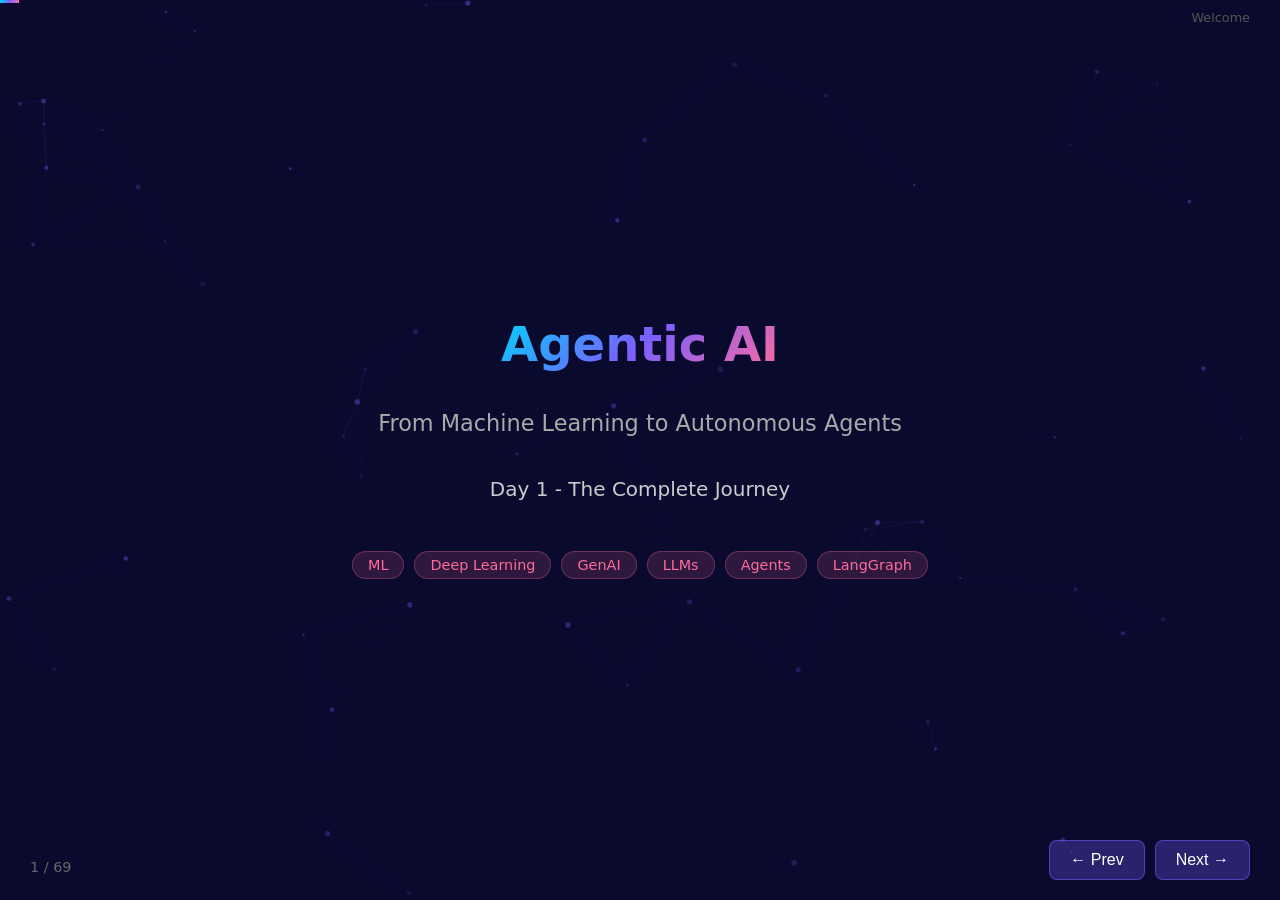
==== index.html @ e188492a "Add Day 1 Agentic AI course slides - 68 animated slides covering ML to Agentic AI" ====
<!DOCTYPE html>
<html lang="en">
<head>
<meta charset="UTF-8">
<meta name="viewport" content="width=device-width, initial-scale=1.0">
<title>Agentic AI - Day 1</title>
<style>
*{margin:0;padding:0;box-sizing:border-box}
body{font-family:'Segoe UI',system-ui,sans-serif;background:#0a0a2e;color:#fff;overflow:hidden;height:100vh;width:100vw}
.slide{display:none;width:100vw;height:100vh;padding:60px;flex-direction:column;justify-content:center;align-items:center;text-align:center;position:relative;overflow:hidden}
.slide.active{display:flex}
h1{font-size:3em;margin-bottom:20px;background:linear-gradient(135deg,#00d2ff,#7a5fff,#ff6b9d);-webkit-background-clip:text;-webkit-text-fill-color:transparent;background-clip:text;line-height:1.2}
h2{font-size:2.2em;margin-bottom:15px;color:#7a5fff}
h3{font-size:1.6em;color:#00d2ff;margin-bottom:10px}
p,.desc{font-size:1.25em;color:#ccc;max-width:900px;line-height:1.7;margin:10px auto}
.highlight{color:#ff6b9d;font-weight:bold}
.box{background:rgba(122,95,255,0.1);border:1px solid rgba(122,95,255,0.3);border-radius:16px;padding:30px;margin:15px;max-width:800px;width:90%}
.grid{display:grid;gap:20px;width:90%;max-width:1000px}
.grid-2{grid-template-columns:1fr 1fr}
.grid-3{grid-template-columns:1fr 1fr 1fr}
.card{background:rgba(255,255,255,0.05);border:1px solid rgba(255,255,255,0.1);border-radius:12px;padding:20px;text-align:left;transition:transform 0.3s,box-shadow 0.3s}
.card:hover{transform:translateY(-5px);box-shadow:0 10px 30px rgba(122,95,255,0.3)}
.card h3{margin-bottom:8px;font-size:1.2em}
.card p{font-size:1em;color:#aaa}
.emoji{font-size:3em;margin-bottom:15px}
.flow{display:flex;align-items:center;justify-content:center;gap:10px;flex-wrap:wrap;margin:20px 0}
.flow-box{background:linear-gradient(135deg,rgba(122,95,255,0.2),rgba(0,210,255,0.2));border:1px solid rgba(122,95,255,0.4);border-radius:10px;padding:12px 20px;font-size:1em;min-width:100px}
.flow-arrow{font-size:1.5em;color:#ff6b9d}
.tag{display:inline-block;background:rgba(255,107,157,0.15);border:1px solid rgba(255,107,157,0.3);border-radius:20px;padding:5px 15px;margin:5px;font-size:0.9em;color:#ff6b9d}
.nav{position:fixed;bottom:20px;right:30px;display:flex;gap:10px;z-index:100}
.nav button{background:rgba(122,95,255,0.3);border:1px solid rgba(122,95,255,0.5);color:#fff;padding:10px 20px;border-radius:8px;cursor:pointer;font-size:1em;transition:background 0.3s}
.nav button:hover{background:rgba(122,95,255,0.6)}
.counter{position:fixed;bottom:25px;left:30px;color:#666;font-size:0.9em;z-index:100}
.animate-in{animation:fadeUp 0.6s ease both}
@keyframes fadeUp{from{opacity:0;transform:translateY(30px)}to{opacity:1;transform:translateY(0)}}
.animate-in:nth-child(2){animation-delay:0.15s}
.animate-in:nth-child(3){animation-delay:0.3s}
.animate-in:nth-child(4){animation-delay:0.45s}
.animate-in:nth-child(5){animation-delay:0.6s}
.animate-in:nth-child(6){animation-delay:0.75s}
ul{text-align:left;max-width:800px;margin:10px auto;list-style:none}
ul li{padding:8px 0;font-size:1.15em;color:#ccc;position:relative;padding-left:25px}
ul li::before{content:'▸';position:absolute;left:0;color:#7a5fff}
.diagram{background:rgba(0,0,0,0.3);border-radius:16px;padding:25px;margin:15px auto;max-width:900px;width:90%}
.versus{display:flex;align-items:center;justify-content:center;gap:30px;margin:20px 0}
.vs-box{background:rgba(122,95,255,0.1);border-radius:12px;padding:20px 30px;flex:1;max-width:350px}
.vs-text{font-size:2em;color:#ff6b9d;font-weight:bold}
.subtitle{font-size:1.4em;color:#aaa;margin-bottom:20px}
.big-emoji{font-size:5em;margin:10px 0}
.step{display:flex;align-items:center;gap:15px;margin:10px 0;text-align:left}
.step-num{background:linear-gradient(135deg,#7a5fff,#00d2ff);border-radius:50%;width:40px;height:40px;display:flex;align-items:center;justify-content:center;font-weight:bold;flex-shrink:0}
.step-text{font-size:1.1em;color:#ccc}
.progress-bar{position:fixed;top:0;left:0;height:3px;background:linear-gradient(90deg,#00d2ff,#7a5fff,#ff6b9d);z-index:200;transition:width 0.3s}
.section-label{position:fixed;top:10px;right:30px;color:#555;font-size:0.8em;z-index:100}
canvas.bg{position:fixed;top:0;left:0;z-index:-1;width:100vw;height:100vh}
.timeline{position:relative;max-width:700px;margin:15px auto;padding-left:30px;border-left:2px solid rgba(122,95,255,0.3)}
.timeline-item{position:relative;margin:12px 0;padding:10px 15px;background:rgba(255,255,255,0.03);border-radius:8px;text-align:left}
.timeline-item::before{content:'';position:absolute;left:-37px;top:15px;width:12px;height:12px;border-radius:50%;background:#7a5fff}
.timeline-item .year{color:#ff6b9d;font-weight:bold;margin-right:10px}
.code-block{background:rgba(0,0,0,0.4);border:1px solid rgba(255,255,255,0.1);border-radius:10px;padding:20px;text-align:left;font-family:'Courier New',monospace;font-size:0.95em;max-width:800px;margin:15px auto;overflow-x:auto}
.code-block .keyword{color:#7a5fff}
.code-block .string{color:#ff6b9d}
.code-block .comment{color:#666}
.loop-diagram{position:relative;width:300px;height:300px;margin:10px auto}
</style>
</head>
<body>
<canvas class="bg" id="bgCanvas"></canvas>
<div class="progress-bar" id="progressBar"></div>
<div class="counter" id="counter"></div>
<div class="section-label" id="sectionLabel"></div>

<!-- SECTION 1: WELCOME & ML BASICS (Slides 1-10) -->

<div class="slide" data-section="Welcome">
<h1 class="animate-in">Agentic AI</h1>
<p class="animate-in subtitle">From Machine Learning to Autonomous Agents</p>
<p class="animate-in">Day 1 - The Complete Journey</p>
<div class="animate-in" style="margin-top:30px">
<div class="tag">ML</div><div class="tag">Deep Learning</div><div class="tag">GenAI</div><div class="tag">LLMs</div><div class="tag">Agents</div><div class="tag">LangGraph</div>
</div>
</div>

<div class="slide" data-section="ML Basics">
<div class="big-emoji animate-in">🤔</div>
<h1 class="animate-in">What Even Is AI?</h1>
<p class="animate-in">Imagine teaching a <span class="highlight">child</span> to recognize cats...</p>
<p class="animate-in">You don't give them a rulebook. You show them <span class="highlight">thousands of cats</span>.</p>
<p class="animate-in">They figure out the pattern on their own. That's AI in a nutshell!</p>
</div>

<div class="slide" data-section="ML Basics">
<h2 class="animate-in">Traditional Programming vs ML</h2>
<div class="versus animate-in">
<div class="vs-box">
<h3>Traditional</h3>
<p>Rules + Data → Answers</p>
<p style="color:#ff6b9d;margin-top:10px">You write the rules</p>
</div>
<div class="vs-text">VS</div>
<div class="vs-box">
<h3>Machine Learning</h3>
<p>Data + Answers → Rules</p>
<p style="color:#00d2ff;margin-top:10px">Machine finds the rules</p>
</div>
</div>
<p class="animate-in">ML flips the script - instead of programming rules, we let machines <span class="highlight">discover patterns</span> from data!</p>
</div>

<div class="slide" data-section="ML Basics">
<h2 class="animate-in">The 3 Flavors of ML</h2>
<div class="grid grid-3 animate-in">
<div class="card">
<div class="emoji">👨‍🏫</div>
<h3>Supervised</h3>
<p>Learning with a teacher. "This is a cat, this is a dog."</p>
<p style="color:#7a5fff;margin-top:8px">Labeled data → Predictions</p>
</div>
<div class="card">
<div class="emoji">🔍</div>
<h3>Unsupervised</h3>
<p>Finding hidden patterns. "Group similar customers together."</p>
<p style="color:#7a5fff;margin-top:8px">No labels → Clusters/Patterns</p>
</div>
<div class="card">
<div class="emoji">🎮</div>
<h3>Reinforcement</h3>
<p>Learning by trial & error. Like training a dog with treats!</p>
<p style="color:#7a5fff;margin-top:8px">Actions → Rewards → Policy</p>
</div>
</div>
</div>

<div class="slide" data-section="ML Basics">
<h2 class="animate-in">Real-World ML Examples</h2>
<div class="grid grid-2 animate-in">
<div class="card">
<div class="emoji">📧</div>
<h3>Spam Filter</h3>
<p>Learns from millions of emails what spam looks like</p>
</div>
<div class="card">
<div class="emoji">🎬</div>
<h3>Netflix Recommendations</h3>
<p>"You watched X, you'll love Y!"</p>
</div>
<div class="card">
<div class="emoji">🏠</div>
<h3>House Price Prediction</h3>
<p>Bedrooms + Location + Size → Price</p>
</div>
<div class="card">
<div class="emoji">🗣️</div>
<h3>Voice Assistants</h3>
<p>Converting your speech into text and actions</p>
</div>
</div>
</div>

<!-- SECTION 2: DEEP LEARNING (Slides 6-12) -->

<div class="slide" data-section="Deep Learning">
<h2 class="animate-in">From ML to Deep Learning</h2>
<p class="animate-in">ML works great... but has limits.</p>
<div class="box animate-in">
<p>Traditional ML needs humans to pick the right <span class="highlight">features</span></p>
<p style="margin-top:10px">For images: "Look at edges, colors, textures..."</p>
<p style="margin-top:10px;color:#00d2ff">Deep Learning says: <strong>"I'll figure out the features myself!"</strong></p>
</div>
<p class="animate-in">Think of it as ML on <span class="highlight">steroids</span> 💪</p>
</div>

<div class="slide" data-section="Deep Learning">
<div class="big-emoji animate-in">🧠</div>
<h1 class="animate-in">Neural Networks</h1>
<p class="animate-in">Inspired by the human brain (loosely!)</p>
<p class="animate-in">A brain has ~86 billion neurons connected by synapses.</p>
<p class="animate-in">We mimic this with <span class="highlight">artificial neurons</span> connected by <span class="highlight">weights</span>.</p>
</div>

<div class="slide" data-section="Deep Learning">
<h2 class="animate-in">How a Single Neuron Works</h2>
<div class="diagram animate-in">
<div class="flow">
<div class="flow-box">Input 1 × Weight 1</div>
<div class="flow-box">Input 2 × Weight 2</div>
<div class="flow-box">Input 3 × Weight 3</div>
</div>
<div class="flow">
<div class="flow-arrow">↓ ↓ ↓</div>
</div>
<div class="flow">
<div class="flow-box" style="background:linear-gradient(135deg,rgba(255,107,157,0.2),rgba(122,95,255,0.2))">SUM → Activation → Output</div>
</div>
</div>
<p class="animate-in">Like a tiny decision maker: "Based on these inputs and how important each one is... here's my answer!"</p>
</div>

<div class="slide" data-section="Deep Learning">
<h2 class="animate-in">Layers = Levels of Understanding</h2>
<div class="diagram animate-in">
<div class="flow">
<div class="flow-box" style="border-color:#00d2ff">Input Layer<br><small>Raw pixels</small></div>
<div class="flow-arrow">→</div>
<div class="flow-box" style="border-color:#7a5fff">Hidden Layer 1<br><small>Edges & lines</small></div>
<div class="flow-arrow">→</div>
<div class="flow-box" style="border-color:#7a5fff">Hidden Layer 2<br><small>Shapes & parts</small></div>
<div class="flow-arrow">→</div>
<div class="flow-box" style="border-color:#ff6b9d">Output Layer<br><small>"It's a cat!"</small></div>
</div>
</div>
<p class="animate-in">Each layer learns more <span class="highlight">abstract</span> features.</p>
<p class="animate-in">Pixels → Edges → Eyes/Ears → Whole Cat! 🐱</p>
<p class="animate-in" style="color:#aaa"><em>"Deep" learning = many layers deep</em></p>
</div>

<div class="slide" data-section="Deep Learning">
<h2 class="animate-in">How Does It Learn? (No Math, Promise!)</h2>
<div class="animate-in">
<div class="step"><div class="step-num">1</div><div class="step-text"><strong>Forward Pass:</strong> Data flows through → makes a prediction</div></div>
<div class="step"><div class="step-num">2</div><div class="step-text"><strong>Check Error:</strong> Compare prediction vs actual answer → "How wrong was I?"</div></div>
<div class="step"><div class="step-num">3</div><div class="step-text"><strong>Backpropagation:</strong> Send error backwards → adjust weights</div></div>
<div class="step"><div class="step-num">4</div><div class="step-text"><strong>Repeat:</strong> Do this millions of times → get really good!</div></div>
</div>
<p class="animate-in" style="margin-top:20px">It's like a student taking exams, getting feedback, and improving each time! 📝</p>
</div>

<!-- SECTION 3: NN ARCHITECTURES (Slides 11-18) -->

<div class="slide" data-section="NN Architectures">
<h1 class="animate-in">Neural Network Architectures</h1>
<p class="animate-in subtitle">Different problems need different network designs</p>
<p class="animate-in">Just like you wouldn't use a sports car to carry furniture...</p>
<p class="animate-in">You pick the right architecture for the right job! 🏗️</p>
</div>

<div class="slide" data-section="NN Architectures">
<h2 class="animate-in">Feed-Forward Network (FFN)</h2>
<div class="diagram animate-in">
<div class="flow">
<div class="flow-box">Input</div>
<div class="flow-arrow">→</div>
<div class="flow-box">Layer 1</div>
<div class="flow-arrow">→</div>
<div class="flow-box">Layer 2</div>
<div class="flow-arrow">→</div>
<div class="flow-box">Output</div>
</div>
</div>
<p class="animate-in">The simplest: data flows in <span class="highlight">one direction only</span></p>
<p class="animate-in">Like a factory assembly line — no going back!</p>
<p class="animate-in"><strong>Good for:</strong> Classification, regression, tabular data</p>
</div>

<div class="slide" data-section="NN Architectures">
<h2 class="animate-in">CNN - Convolutional Neural Network</h2>
<div class="diagram animate-in">
<div class="flow">
<div class="flow-box">🖼️ Image</div>
<div class="flow-arrow">→</div>
<div class="flow-box">🔍 Filter scans<br>across image</div>
<div class="flow-arrow">→</div>
<div class="flow-box">📊 Feature<br>Maps</div>
<div class="flow-arrow">→</div>
<div class="flow-box">🏷️ "Cat!"</div>
</div>
</div>
<p class="animate-in">The <span class="highlight">king of image processing</span> 👑</p>
<p class="animate-in">Uses sliding "filters" that scan across images like a magnifying glass</p>
<p class="animate-in"><strong>Think:</strong> Instagram filters, self-driving cars, face recognition</p>
</div>

<div class="slide" data-section="NN Architectures">
<h2 class="animate-in">RNN - Recurrent Neural Network</h2>
<div class="diagram animate-in">
<div class="flow">
<div class="flow-box">Word 1</div>
<div class="flow-arrow">→</div>
<div class="flow-box" style="border-color:#ff6b9d">🔄 Memory<br>Cell</div>
<div class="flow-arrow">→</div>
<div class="flow-box">Word 2</div>
<div class="flow-arrow">→</div>
<div class="flow-box" style="border-color:#ff6b9d">🔄 Memory<br>Cell</div>
<div class="flow-arrow">→</div>
<div class="flow-box">...</div>
</div>
</div>
<p class="animate-in">Has <span class="highlight">memory</span>! Remembers previous inputs.</p>
<p class="animate-in">Like reading a book — each word makes sense because you remember what came before.</p>
<p class="animate-in"><strong>Good for:</strong> Text, speech, time series, music</p>
</div>

<div class="slide" data-section="NN Architectures">
<h2 class="animate-in">The Architecture Zoo 🦁</h2>
<div class="grid grid-2 animate-in">
<div class="card">
<h3>FFN</h3>
<p>📊 Simple, one-direction flow. Tabular data champion.</p>
</div>
<div class="card">
<h3>CNN</h3>
<p>🖼️ Sliding filters for images. Sees spatial patterns.</p>
</div>
<div class="card">
<h3>RNN</h3>
<p>🔄 Has memory. Great for sequences.</p>
</div>
<div class="card">
<h3>GAN</h3>
<p>🎨 Two networks compete: one creates, one judges. Makes fake images!</p>
</div>
</div>
<p class="animate-in" style="margin-top:15px">Each architecture was designed to solve a <span class="highlight">specific type</span> of problem</p>
</div>

<!-- SECTION 4: SEQUENTIAL DATA (Slides 17-23) -->

<div class="slide" data-section="Sequential Data">
<h1 class="animate-in">The Challenge of Sequential Data</h1>
<p class="animate-in subtitle">When ORDER matters</p>
<p class="animate-in">"Dog bites man" ≠ "Man bites dog"</p>
<p class="animate-in">Language, music, stock prices, weather — all <span class="highlight">sequences</span>!</p>
</div>

<div class="slide" data-section="Sequential Data">
<h2 class="animate-in">RNN: The First Attempt</h2>
<div class="box animate-in">
<p><strong>The Idea:</strong> Process one word at a time, pass memory forward</p>
<div class="flow" style="margin-top:15px">
<div class="flow-box">"The"</div>
<div class="flow-arrow">→</div>
<div class="flow-box">"cat"</div>
<div class="flow-arrow">→</div>
<div class="flow-box">"sat"</div>
<div class="flow-arrow">→</div>
<div class="flow-box">"on"</div>
<div class="flow-arrow">→</div>
<div class="flow-box">"the"</div>
<div class="flow-arrow">→</div>
<div class="flow-box">"mat"</div>
</div>
</div>
<p class="animate-in" style="color:#ff6b9d;margin-top:15px"><strong>Problem:</strong> Forgets early words by the time it reaches the end! 😵</p>
<p class="animate-in">"The cat who lived in the house that Jack built... <em>wait, what cat?</em>"</p>
</div>

<div class="slide" data-section="Sequential Data">
<h2 class="animate-in">LSTM: Long Short-Term Memory</h2>
<div class="diagram animate-in">
<p style="font-size:1.3em;margin-bottom:15px">The <span class="highlight">smart notepad</span> solution!</p>
<div class="grid grid-3" style="max-width:700px;margin:0 auto">
<div class="card" style="text-align:center">
<p style="font-size:2em">🚪</p>
<h3>Forget Gate</h3>
<p>"What should I erase from my notes?"</p>
</div>
<div class="card" style="text-align:center">
<p style="font-size:2em">📝</p>
<h3>Input Gate</h3>
<p>"What new info should I write down?"</p>
</div>
<div class="card" style="text-align:center">
<p style="font-size:2em">📤</p>
<h3>Output Gate</h3>
<p>"What should I share right now?"</p>
</div>
</div>
</div>
<p class="animate-in">LSTM can remember important things for <span class="highlight">long periods</span> and forget unimportant stuff!</p>
</div>

<div class="slide" data-section="Sequential Data">
<h2 class="animate-in">RNN vs LSTM — A Story</h2>
<div class="box animate-in">
<p style="font-size:1.1em;text-align:left"><span class="highlight">RNN:</span> Like a student who can only remember the last few sentences of a lecture.</p>
<p style="font-size:1.1em;text-align:left;margin-top:15px"><span class="highlight">LSTM:</span> Like a student who takes smart notes — writes down key points and reviews them when needed.</p>
<p style="font-size:1.1em;text-align:left;margin-top:15px;color:#00d2ff"><strong>But both still read one word at a time... 🐌</strong></p>
<p style="font-size:1.1em;text-align:left;margin-top:15px">What if you could read the <em>entire page at once</em>?</p>
</div>
</div>

<div class="slide" data-section="Sequential Data">
<h1 class="animate-in">⚡ Transformers</h1>
<p class="animate-in subtitle">"Attention Is All You Need" (2017)</p>
<p class="animate-in">The paper that <span class="highlight">changed everything</span></p>
<div class="box animate-in">
<p><strong>Key Insight:</strong> Don't read words one by one. Look at <span class="highlight">ALL words simultaneously</span> and figure out which ones are related to each other.</p>
</div>
<p class="animate-in">This is called <span class="highlight">Self-Attention</span> 🎯</p>
</div>

<div class="slide" data-section="Sequential Data">
<h2 class="animate-in">Attention: The Restaurant Analogy 🍽️</h2>
<div class="box animate-in" style="text-align:left">
<p><strong>Sentence:</strong> "The <span class="highlight">cat</span> sat on the mat because <span class="highlight">it</span> was tired"</p>
<p style="margin-top:15px"><strong>Question:</strong> What does "it" refer to?</p>
<p style="margin-top:15px"><strong>Attention mechanism:</strong> Looks at ALL words and scores their relevance:</p>
<p style="margin-top:10px;padding-left:20px">• "cat" → <span style="color:#00ff88">HIGH attention score</span> ✓</p>
<p style="padding-left:20px">• "mat" → <span style="color:#ff6b6b">low attention</span></p>
<p style="padding-left:20px">• "sat" → <span style="color:#ff6b6b">low attention</span></p>
</div>
<p class="animate-in">Like a spotlight that shines on the most <span class="highlight">relevant</span> parts! 🔦</p>
</div>

<div class="slide" data-section="Sequential Data">
<h2 class="animate-in">Why Transformers Won</h2>
<div class="grid grid-3 animate-in">
<div class="card" style="text-align:center">
<p style="font-size:2em">⚡</p>
<h3>Parallel Processing</h3>
<p>Process ALL words at once, not one by one. Way faster!</p>
</div>
<div class="card" style="text-align:center">
<p style="font-size:2em">🧠</p>
<h3>Long Memory</h3>
<p>Can connect word 1 to word 10,000. No forgetting!</p>
</div>
<div class="card" style="text-align:center">
<p style="font-size:2em">📈</p>
<h3>Scales Up</h3>
<p>More data + more compute = better results. Always.</p>
</div>
</div>
<p class="animate-in" style="margin-top:15px">Transformers <span class="highlight">killed</span> RNN/LSTM for most tasks overnight! 🪦</p>
</div>

<!-- SECTION 5: GENERATIVE AI (Slides 24-32) -->

<div class="slide" data-section="Generative AI">
<h1 class="animate-in">Generative AI</h1>
<p class="animate-in subtitle">From Understanding to Creating</p>
<p class="animate-in">So far: AI that <strong>classifies</strong> things (cat or dog?)</p>
<p class="animate-in">Now: AI that <span class="highlight">creates</span> things (write a poem, draw a picture!)</p>
<div class="big-emoji animate-in">🎨</div>
</div>

<div class="slide" data-section="Generative AI">
<h2 class="animate-in">GenAI Architectures</h2>
<div class="grid grid-3 animate-in">
<div class="card" style="text-align:center">
<p style="font-size:2em">🔄</p>
<h3>VAE</h3>
<p>Variational Auto-Encoder</p>
<p style="color:#7a5fff;margin-top:5px">Compress → Random point → Decompress</p>
</div>
<div class="card" style="text-align:center">
<p style="font-size:2em">⚔️</p>
<h3>GAN</h3>
<p>Generative Adversarial Network</p>
<p style="color:#7a5fff;margin-top:5px">Artist vs Critic battle</p>
</div>
<div class="card" style="text-align:center">
<p style="font-size:2em">🌫️</p>
<h3>Diffusion</h3>
<p>Diffusion Models</p>
<p style="color:#7a5fff;margin-top:5px">Add noise → Learn to remove it</p>
</div>
</div>
</div>

<div class="slide" data-section="Generative AI">
<h2 class="animate-in">VAE: The Compression Artist</h2>
<div class="diagram animate-in">
<div class="flow">
<div class="flow-box">🖼️ Real Image</div>
<div class="flow-arrow">→</div>
<div class="flow-box" style="border-color:#7a5fff">Encoder<br><small>Compress to tiny code</small></div>
<div class="flow-arrow">→</div>
<div class="flow-box" style="border-color:#ff6b9d">Latent Space<br><small>🎲 Add randomness</small></div>
<div class="flow-arrow">→</div>
<div class="flow-box" style="border-color:#00d2ff">Decoder<br><small>Rebuild image</small></div>
<div class="flow-arrow">→</div>
<div class="flow-box">🖼️ New Image!</div>
</div>
</div>
<p class="animate-in"><strong>Analogy:</strong> Like learning to describe a face in 10 words, then drawing it from just those words.</p>
<p class="animate-in">The <span class="highlight">randomness</span> means every generation is slightly different!</p>
</div>

<div class="slide" data-section="Generative AI">
<h2 class="animate-in">Diffusion Models: The Magic Eraser</h2>
<div class="diagram animate-in">
<h3 style="margin-bottom:15px">Training: Learn to denoise</h3>
<div class="flow">
<div class="flow-box">🖼️ Clean</div>
<div class="flow-arrow">→</div>
<div class="flow-box">🌫️ + noise</div>
<div class="flow-arrow">→</div>
<div class="flow-box">🌫️🌫️ + noise</div>
<div class="flow-arrow">→</div>
<div class="flow-box">📺 Pure static</div>
</div>
<h3 style="margin:20px 0 15px">Generation: Reverse the process!</h3>
<div class="flow">
<div class="flow-box">📺 Random noise</div>
<div class="flow-arrow">→</div>
<div class="flow-box">🌫️ Remove noise</div>
<div class="flow-arrow">→</div>
<div class="flow-box">🖼️ Remove more</div>
<div class="flow-arrow">→</div>
<div class="flow-box">✨ Beautiful image!</div>
</div>
</div>
<p class="animate-in">This is how <span class="highlight">DALL-E, Midjourney, Stable Diffusion</span> work!</p>
</div>

<div class="slide" data-section="Generative AI">
<h2 class="animate-in">The GenAI Revolution — Timeline</h2>
<div class="timeline animate-in">
<div class="timeline-item"><span class="year">2014</span> GANs invented — first realistic face generation</div>
<div class="timeline-item"><span class="year">2017</span> Transformers paper — "Attention Is All You Need"</div>
<div class="timeline-item"><span class="year">2018</span> GPT-1 — first large language model</div>
<div class="timeline-item"><span class="year">2020</span> GPT-3 — 175 billion parameters, shocks the world</div>
<div class="timeline-item"><span class="year">2022</span> ChatGPT & Stable Diffusion — GenAI goes mainstream</div>
<div class="timeline-item"><span class="year">2023</span> GPT-4, Claude, Gemini — multimodal AI arrives</div>
<div class="timeline-item"><span class="year">2024</span> Agentic AI — from chatbots to autonomous agents</div>
</div>
</div>

<!-- SECTION 6: LANGUAGE MODELS (Slides 30-40) -->

<div class="slide" data-section="Language Models">
<h1 class="animate-in">The Road to Modern LLMs</h1>
<p class="animate-in subtitle">From counting words to understanding language</p>
<p class="animate-in">Let's trace the evolution step by step...</p>
</div>

<div class="slide" data-section="Language Models">
<h2 class="animate-in">Bigram: The Simplest Language Model</h2>
<div class="box animate-in">
<p><strong>Idea:</strong> Predict the next word based on <span class="highlight">just the previous word</span></p>
<p style="margin-top:15px;text-align:left">Training text: "The cat sat on the mat"</p>
<p style="margin-top:10px;text-align:left">Learns: "The" → "cat" (50%), "mat" (50%)</p>
<p style="text-align:left">&nbsp;&nbsp;&nbsp;&nbsp;&nbsp;&nbsp;&nbsp;&nbsp;&nbsp;"cat" → "sat" (100%)</p>
<p style="text-align:left">&nbsp;&nbsp;&nbsp;&nbsp;&nbsp;&nbsp;&nbsp;&nbsp;&nbsp;"sat" → "on" (100%)</p>
</div>
<p class="animate-in" style="color:#ff6b9d">Problem: "The" could be followed by ANYTHING. No context!</p>
</div>

<div class="slide" data-section="Language Models">
<h2 class="animate-in">Trigram & N-grams: More Context</h2>
<div class="grid grid-2 animate-in">
<div class="card">
<h3>Bigram (n=2)</h3>
<p>"___ <span class="highlight">sat</span>" → ? </p>
<p style="color:#aaa;margin-top:5px">Only looks at 1 previous word</p>
</div>
<div class="card">
<h3>Trigram (n=3)</h3>
<p>"___ <span class="highlight">cat sat</span>" → ?</p>
<p style="color:#aaa;margin-top:5px">Looks at 2 previous words</p>
</div>
</div>
<div class="box animate-in" style="margin-top:15px">
<p><strong>The curse of N-grams:</strong></p>
<p>More context = better predictions BUT exponentially more data needed!</p>
<p style="color:#ff6b9d;margin-top:10px">For n=5 with 50,000 word vocabulary: 50,000⁵ = impossible combinations!</p>
</div>
</div>

<div class="slide" data-section="Language Models">
<h2 class="animate-in">RNN Language Models</h2>
<div class="diagram animate-in">
<div class="flow">
<div class="flow-box">"The"</div>
<div class="flow-arrow">→</div>
<div class="flow-box" style="border-color:#7a5fff">🧠 RNN<br><small>memory</small></div>
<div class="flow-arrow">→</div>
<div class="flow-box">"cat"</div>
<div class="flow-arrow">→</div>
<div class="flow-box" style="border-color:#7a5fff">🧠 RNN<br><small>memory</small></div>
<div class="flow-arrow">→</div>
<div class="flow-box">"sat"</div>
<div class="flow-arrow">→</div>
<div class="flow-box" style="border-color:#7a5fff">🧠 RNN<br><small>memory</small></div>
<div class="flow-arrow">→</div>
<div class="flow-box">?</div>
</div>
</div>
<p class="animate-in"><span class="highlight">Breakthrough:</span> No fixed window! Memory carries forward.</p>
<p class="animate-in" style="color:#ff6b9d">But still processes <strong>one word at a time</strong> (slow 🐌) and <strong>forgets</strong> early words</p>
</div>

<div class="slide" data-section="Language Models">
<h2 class="animate-in">LSTM Language Models</h2>
<div class="box animate-in">
<p style="font-size:1.2em"><strong>Improvement over RNN:</strong></p>
<p style="margin-top:10px">✅ Can remember important context for longer</p>
<p>✅ Gates control what to remember and forget</p>
<p>✅ Powered early machine translation (Google Translate 2016)</p>
<p style="margin-top:15px;color:#ff6b9d">❌ Still sequential — can't parallelize</p>
<p style="color:#ff6b9d">❌ Still struggles with very long documents</p>
</div>
<p class="animate-in">We needed something <span class="highlight">radically different</span>...</p>
</div>

<div class="slide" data-section="Language Models">
<h2 class="animate-in">Transformer Language Models</h2>
<div class="diagram animate-in">
<p style="font-size:1.3em;margin-bottom:15px">The <span class="highlight">game changer</span></p>
<div class="flow">
<div class="flow-box">"The cat sat on the"</div>
<div class="flow-arrow">→</div>
<div class="flow-box" style="border-color:#ff6b9d;min-width:200px">🔮 Transformer<br><small>Sees ALL words at once</small><br><small>Attention finds relationships</small></div>
<div class="flow-arrow">→</div>
<div class="flow-box">"mat" (95%)<br>"floor" (3%)<br>"rug" (2%)</div>
</div>
</div>
<p class="animate-in">✅ Parallel processing ✅ Unlimited context ✅ Scales beautifully</p>
<p class="animate-in">This is the foundation of <span class="highlight">every modern LLM</span>!</p>
</div>

<div class="slide" data-section="Language Models">
<h2 class="animate-in">Evolution Summary</h2>
<div class="diagram animate-in">
<div class="flow" style="flex-direction:column;gap:5px">
<div class="flow-box" style="width:80%">N-grams (Bigram/Trigram) — Count word pairs 📊</div>
<div class="flow-arrow">↓</div>
<div class="flow-box" style="width:80%">RNN — Add memory, process sequentially 🔄</div>
<div class="flow-arrow">↓</div>
<div class="flow-box" style="width:80%">LSTM — Better memory with gates 🚪</div>
<div class="flow-arrow">↓</div>
<div class="flow-box" style="width:80%;border-color:#ff6b9d">Transformer — Attention, parallel, scales ⚡</div>
<div class="flow-arrow">↓</div>
<div class="flow-box" style="width:80%;border-color:#00d2ff;background:rgba(0,210,255,0.1)">LLM — Giant Transformers trained on the internet 🌍</div>
</div>
</div>
</div>

<!-- SECTION 7: LLMs IN DETAIL (Slides 38-47) -->

<div class="slide" data-section="LLMs">
<div class="big-emoji animate-in">🤖</div>
<h1 class="animate-in">Large Language Models</h1>
<p class="animate-in">What makes a language model "large"?</p>
<div class="grid grid-3 animate-in" style="margin-top:15px">
<div class="card" style="text-align:center">
<h3>Parameters</h3>
<p>Billions of learned weights</p>
</div>
<div class="card" style="text-align:center">
<h3>Data</h3>
<p>Trillions of words from the internet</p>
</div>
<div class="card" style="text-align:center">
<h3>Compute</h3>
<p>Thousands of GPUs for weeks</p>
</div>
</div>
</div>

<div class="slide" data-section="LLMs">
<h2 class="animate-in">Encoder vs Decoder</h2>
<div class="versus animate-in">
<div class="vs-box">
<h3 style="color:#00d2ff">Encoder</h3>
<p style="font-size:1.1em">Reads & <strong>understands</strong> text</p>
<p style="margin-top:10px">Sees ALL words at once (bidirectional)</p>
<p style="margin-top:10px;color:#aaa">Like reading a full paragraph to answer a question</p>
<p style="margin-top:10px"><strong>Example:</strong> BERT</p>
</div>
<div class="vs-text">vs</div>
<div class="vs-box">
<h3 style="color:#ff6b9d">Decoder</h3>
<p style="font-size:1.1em">Reads & <strong>generates</strong> text</p>
<p style="margin-top:10px">Sees only PREVIOUS words (left to right)</p>
<p style="margin-top:10px;color:#aaa">Like writing a story, one word at a time</p>
<p style="margin-top:10px"><strong>Example:</strong> GPT, Claude</p>
</div>
</div>
</div>

<div class="slide" data-section="LLMs">
<h2 class="animate-in">Encoder-Decoder Together</h2>
<div class="diagram animate-in">
<div class="flow">
<div class="flow-box" style="border-color:#00d2ff">Encoder<br><small>"Translate: Hello world"</small><br><small>Understands the input</small></div>
<div class="flow-arrow">→</div>
<div class="flow-box" style="border-color:#7a5fff">Context<br><small>Rich understanding<br>passed across</small></div>
<div class="flow-arrow">→</div>
<div class="flow-box" style="border-color:#ff6b9d">Decoder<br><small>"Bonjour le monde"</small><br><small>Generates the output</small></div>
</div>
</div>
<p class="animate-in"><strong>Example:</strong> T5, BART — great for translation, summarization</p>
<p class="animate-in">Modern LLMs (GPT, Claude) are <span class="highlight">decoder-only</span> — turns out that's enough!</p>
</div>

<div class="slide" data-section="LLMs">
<h1 class="animate-in">🎯 Next Token Prediction</h1>
<p class="animate-in subtitle">The SECRET behind all LLMs</p>
<div class="box animate-in">
<p style="font-size:1.3em">The <span class="highlight">entire magic</span> of GPT, Claude, Gemini is just one simple task:</p>
<p style="font-size:1.5em;color:#ff6b9d;margin-top:15px"><strong>Given some text, predict the next word.</strong></p>
</div>
<p class="animate-in">That's it. Really. The rest is just <span class="highlight">scale</span>.</p>
</div>

<div class="slide" data-section="LLMs">
<h2 class="animate-in">Next Token Prediction in Action</h2>
<div class="diagram animate-in" style="text-align:left">
<p><strong>Prompt:</strong> "The capital of France is"</p>
<p style="margin-top:15px"><strong>Model calculates probabilities:</strong></p>
<p style="margin-top:10px;padding-left:20px">"Paris" → <span style="color:#00ff88">92%</span> ✓</p>
<p style="padding-left:20px">"Lyon" → <span style="color:#ffaa00">3%</span></p>
<p style="padding-left:20px">"a" → <span style="color:#ff6b6b">2%</span></p>
<p style="padding-left:20px">"Berlin" → <span style="color:#ff6b6b">0.1%</span></p>
<p style="margin-top:15px"><strong>Picks:</strong> "Paris" → now predict next after "...France is Paris"</p>
<p style="margin-top:10px"><strong>Autoregressive:</strong> Output feeds back as input, word by word! 🔄</p>
</div>
</div>

<div class="slide" data-section="LLMs">
<h2 class="animate-in">Why Does Prediction = Intelligence?</h2>
<div class="animate-in">
<div class="step"><div class="step-num">1</div><div class="step-text">To predict the next word well, you need to <strong>understand</strong> the text</div></div>
<div class="step"><div class="step-num">2</div><div class="step-text">To understand text, you need to learn <strong>facts, grammar, logic, reasoning</strong></div></div>
<div class="step"><div class="step-num">3</div><div class="step-text">Train on the <strong>entire internet</strong> → learn almost everything humans have written</div></div>
<div class="step"><div class="step-num">4</div><div class="step-text">Scale to <strong>billions of parameters</strong> → emergent abilities appear!</div></div>
</div>
<p class="animate-in" style="margin-top:20px;color:#00d2ff">"Compression of the internet into a neural network" — that's an LLM!</p>
</div>

<div class="slide" data-section="LLMs">
<h2 class="animate-in">The Training Recipe 🍳</h2>
<div class="animate-in">
<div class="step"><div class="step-num">1</div><div class="step-text"><strong>Pre-training:</strong> Read the entire internet. Learn language, facts, patterns. (Months on thousands of GPUs)</div></div>
<div class="step"><div class="step-num">2</div><div class="step-text"><strong>Fine-tuning (SFT):</strong> Show it conversations: "When asked X, respond like Y". Learn to be helpful.</div></div>
<div class="step"><div class="step-num">3</div><div class="step-text"><strong>RLHF/RL:</strong> Humans rate responses. Model learns which answers humans prefer.</div></div>
</div>
<div class="box animate-in" style="margin-top:15px">
<p>Pre-training = <span class="highlight">knowledge</span></p>
<p>Fine-tuning = <span class="highlight">behavior</span></p>
<p>RL = <span class="highlight">alignment with human preferences</span></p>
</div>
</div>

<!-- SECTION 8: CoT, REASONING, FINETUNING (Slides 45-52) -->

<div class="slide" data-section="Reasoning">
<h1 class="animate-in">Chain of Thought (CoT)</h1>
<p class="animate-in subtitle">Teaching AI to "think step by step"</p>
<div class="versus animate-in">
<div class="vs-box">
<h3 style="color:#ff6b6b">Without CoT</h3>
<p>Q: "If I have 3 apples and give away 1, then buy 5 more, how many?"</p>
<p style="margin-top:10px">A: "8" ❌ (might get wrong)</p>
</div>
<div class="vs-text">vs</div>
<div class="vs-box">
<h3 style="color:#00ff88">With CoT</h3>
<p>Q: Same question + "Think step by step"</p>
<p style="margin-top:10px">A: "Start: 3, give 1: 2, buy 5: 7" ✅</p>
</div>
</div>
</div>

<div class="slide" data-section="Reasoning">
<h2 class="animate-in">Reasoning Models</h2>
<div class="box animate-in">
<p style="font-size:1.2em"><strong>The evolution:</strong></p>
<p style="margin-top:10px"><strong>GPT-3:</strong> "Just answer" → often wrong on complex tasks</p>
<p style="margin-top:8px"><strong>CoT Prompting:</strong> "Think step by step" → much better!</p>
<p style="margin-top:8px"><strong>o1/o3/DeepSeek R1:</strong> Built-in reasoning → thinks before answering</p>
<p style="margin-top:8px"><strong>Claude:</strong> Extended thinking → shows its work</p>
</div>
<p class="animate-in" style="margin-top:15px">Key insight: <span class="highlight">More "thinking" tokens = better answers</span></p>
<p class="animate-in">Just like humans — rushing through a math problem vs. working it out on paper 📝</p>
</div>

<div class="slide" data-section="Finetuning">
<h2 class="animate-in">Fine-Tuning: Teaching New Tricks 🎓</h2>
<p class="animate-in">A pre-trained LLM knows a lot, but you might want it to:</p>
<div class="grid grid-2 animate-in">
<div class="card">
<div class="emoji">🏥</div>
<h3>Speak Medical</h3>
<p>Answer like a doctor, not a general assistant</p>
</div>
<div class="card">
<div class="emoji">⚖️</div>
<h3>Know Your Company</h3>
<p>Understand your internal docs and policies</p>
</div>
<div class="card">
<div class="emoji">🤝</div>
<h3>Follow Instructions</h3>
<p>Be helpful, harmless, and honest</p>
</div>
<div class="card">
<div class="emoji">🎨</div>
<h3>Match a Style</h3>
<p>Write like your brand voice</p>
</div>
</div>
</div>

<div class="slide" data-section="Finetuning">
<h2 class="animate-in">SFT: Supervised Fine-Tuning</h2>
<div class="box animate-in" style="text-align:left">
<p style="font-size:1.2em"><strong>The "Show by Example" Method</strong></p>
<p style="margin-top:15px">You give the model conversation examples:</p>
<p style="margin-top:10px;padding-left:20px;color:#00d2ff"><strong>User:</strong> "What's the refund policy?"</p>
<p style="padding-left:20px;color:#ff6b9d"><strong>Assistant:</strong> "Our refund policy allows returns within 30 days..."</p>
<p style="margin-top:15px">Do this for thousands of examples → model learns the pattern!</p>
</div>
<p class="animate-in"><strong>Analogy:</strong> Like training a new employee by showing them how experienced people handle calls 📞</p>
</div>

<div class="slide" data-section="Finetuning">
<h2 class="animate-in">RL: Reinforcement Learning (RLHF)</h2>
<div class="diagram animate-in">
<p style="font-size:1.2em;margin-bottom:15px"><strong>The "Rate My Answer" Method</strong></p>
<div class="flow" style="flex-direction:column;gap:5px">
<div class="flow-box" style="width:70%">Step 1: Model generates 2+ different answers</div>
<div class="flow-arrow">↓</div>
<div class="flow-box" style="width:70%">Step 2: Human says "Answer A is better than B" 👍👎</div>
<div class="flow-arrow">↓</div>
<div class="flow-box" style="width:70%">Step 3: Train a "reward model" from these preferences</div>
<div class="flow-arrow">↓</div>
<div class="flow-box" style="width:70%">Step 4: LLM learns to maximize the reward! 🏆</div>
</div>
</div>
<p class="animate-in"><strong>Analogy:</strong> Like a chef getting Yelp reviews and adjusting recipes! 👨‍🍳</p>
</div>

<div class="slide" data-section="Finetuning">
<h2 class="animate-in">SFT vs RL — Quick Comparison</h2>
<div class="versus animate-in">
<div class="vs-box">
<h3 style="color:#00d2ff">SFT</h3>
<p>"Do it exactly like this"</p>
<p style="margin-top:10px">✅ Simple & reliable</p>
<p>✅ Full control over outputs</p>
<p style="margin-top:10px;color:#aaa">Like a recipe book</p>
</div>
<div class="vs-text">+</div>
<div class="vs-box">
<h3 style="color:#ff6b9d">RLHF</h3>
<p>"This answer is better"</p>
<p style="margin-top:10px">✅ Captures human preferences</p>
<p>✅ Handles nuance better</p>
<p style="margin-top:10px;color:#aaa">Like taste testing</p>
</div>
</div>
<p class="animate-in">Modern LLMs use <span class="highlight">BOTH</span>: SFT first, then RL to polish! 💎</p>
</div>

<!-- SECTION 9: LANGUAGE ACTION MODELS (Slides 52-57) -->

<div class="slide" data-section="Action Models">
<h1 class="animate-in">From Words to Actions</h1>
<p class="animate-in subtitle">Language Action Models</p>
<p class="animate-in">LLMs generate <span class="highlight">tokens</span> (words).</p>
<p class="animate-in">But what if they could generate <span class="highlight">ACTIONS</span>? 🤯</p>
<div class="big-emoji animate-in">🎬</div>
</div>

<div class="slide" data-section="Action Models">
<h2 class="animate-in">Tokens → Actions</h2>
<div class="grid grid-2 animate-in">
<div class="card">
<h3 style="color:#00d2ff">Language Model</h3>
<p>"Book a flight to Paris" →</p>
<p style="color:#aaa;margin-top:5px">Output: "Sure, I can help you book a flight to Paris. Here are some options..."</p>
<p style="color:#ff6b9d;margin-top:5px">Just words! 😐</p>
</div>
<div class="card">
<h3 style="color:#ff6b9d">Language Action Model</h3>
<p>"Book a flight to Paris" →</p>
<p style="color:#aaa;margin-top:5px">Output: <code>search_flights("Paris", "March 15")</code> → <code>select_cheapest()</code> → <code>book()</code></p>
<p style="color:#00ff88;margin-top:5px">Real actions! 🚀</p>
</div>
</div>
</div>

<div class="slide" data-section="Action Models">
<h2 class="animate-in">Examples of Language Action Models</h2>
<div class="grid grid-2 animate-in">
<div class="card">
<div class="emoji">🌐</div>
<h3>Web Agents</h3>
<p>Click buttons, fill forms, navigate websites on your behalf</p>
</div>
<div class="card">
<div class="emoji">💻</div>
<h3>Code Agents</h3>
<p>Write code, run it, debug errors, commit to GitHub</p>
</div>
<div class="card">
<div class="emoji">🤖</div>
<h3>Robot Control</h3>
<p>"Pick up the red cup" → motor commands</p>
</div>
<div class="card">
<div class="emoji">📊</div>
<h3>Data Analysis</h3>
<p>"Analyze sales data" → runs SQL, makes charts, writes report</p>
</div>
</div>
<p class="animate-in">The key shift: from <span class="highlight">answering questions</span> to <span class="highlight">doing things</span>!</p>
</div>

<div class="slide" data-section="Action Models">
<h2 class="animate-in">How? Tool Use / Function Calling</h2>
<div class="diagram animate-in" style="text-align:left">
<p><strong>User:</strong> "What's the weather in Tokyo?"</p>
<p style="margin-top:10px"><strong>LLM thinks:</strong> "I need to call a weather API"</p>
<p style="margin-top:10px"><strong>LLM outputs:</strong></p>
<div class="code-block" style="margin:10px 0">
<span class="keyword">function_call</span>: get_weather<br>
<span class="keyword">arguments</span>: { <span class="string">"city"</span>: <span class="string">"Tokyo"</span> }
</div>
<p><strong>System:</strong> Executes the function → returns "22°C, Sunny"</p>
<p style="margin-top:10px"><strong>LLM:</strong> "It's currently 22°C and sunny in Tokyo! ☀️"</p>
</div>
<p class="animate-in">The LLM becomes the <span class="highlight">brain</span> that decides WHICH tools to use and WHEN!</p>
</div>

<!-- SECTION 10: AGENTIC AI (Slides 57-65) -->

<div class="slide" data-section="Agentic AI">
<h1 class="animate-in">🔥 Agentic AI</h1>
<p class="animate-in subtitle">LLM in a Loop = Agent</p>
<p class="animate-in">The most exciting frontier in AI right now!</p>
</div>

<div class="slide" data-section="Agentic AI">
<h2 class="animate-in">The Simple Insight</h2>
<div class="box animate-in">
<p style="font-size:1.3em">What if the LLM could:</p>
<div class="animate-in" style="margin-top:15px">
<div class="step"><div class="step-num">1</div><div class="step-text"><strong>Think</strong> about what to do</div></div>
<div class="step"><div class="step-num">2</div><div class="step-text"><strong>Act</strong> — call tools, write code, search the web</div></div>
<div class="step"><div class="step-num">3</div><div class="step-text"><strong>Observe</strong> the result</div></div>
<div class="step"><div class="step-num">4</div><div class="step-text"><strong>Loop back</strong> and decide what to do next?</div></div>
</div>
</div>
<p class="animate-in">This is the <span class="highlight">ReAct pattern</span>: Reason + Act, in a loop! 🔄</p>
</div>

<div class="slide" data-section="Agentic AI">
<h2 class="animate-in">The Coding Agent Example</h2>
<div class="diagram animate-in" style="text-align:left">
<p><strong>Task:</strong> "Fix the bug in login.py"</p>
<p style="margin-top:12px"><span class="highlight">Think:</span> "I need to read the file first"</p>
<p><span style="color:#00d2ff">Act:</span> <code>read_file("login.py")</code></p>
<p><span style="color:#aaa">Observe:</span> sees the code...</p>
<p style="margin-top:8px"><span class="highlight">Think:</span> "I see the bug — wrong variable name on line 42"</p>
<p><span style="color:#00d2ff">Act:</span> <code>edit_file("login.py", line=42, fix="...")</code></p>
<p><span style="color:#aaa">Observe:</span> file updated</p>
<p style="margin-top:8px"><span class="highlight">Think:</span> "Let me verify by running tests"</p>
<p><span style="color:#00d2ff">Act:</span> <code>run_tests()</code></p>
<p><span style="color:#aaa">Observe:</span> "All 15 tests passed ✅"</p>
<p style="margin-top:8px"><span class="highlight">Think:</span> "Bug fixed! Let me report back."</p>
</div>
</div>

<div class="slide" data-section="Agentic AI">
<h2 class="animate-in">Generation + Verification = Agency</h2>
<div class="diagram animate-in">
<div class="flow" style="flex-direction:column;gap:5px">
<div class="flow-box" style="width:70%;border-color:#7a5fff">🧠 LLM GENERATES a plan/code/answer</div>
<div class="flow-arrow">↓</div>
<div class="flow-box" style="width:70%;border-color:#00d2ff">🔍 VERIFIER checks the output (compiler, tests, tools)</div>
<div class="flow-arrow">↓</div>
<div class="flow-box" style="width:70%;border-color:#ff6b9d">❌ Error? → Feedback to LLM → Try again!</div>
<div class="flow-arrow">↓</div>
<div class="flow-box" style="width:70%;border-color:#00ff88;color:#00ff88">✅ Success? → Deliver result!</div>
</div>
</div>
<p class="animate-in">The <span class="highlight">feedback loop</span> is what makes it an agent, not just a chatbot!</p>
<p class="animate-in">Like a programmer with a compiler — write, compile, fix errors, repeat! 🔄</p>
</div>

<div class="slide" data-section="Agentic AI">
<h2 class="animate-in">Chatbot vs Agent</h2>
<div class="versus animate-in">
<div class="vs-box">
<h3 style="color:#aaa">Chatbot</h3>
<p>You ask → It answers → Done</p>
<p style="margin-top:10px">One-shot</p>
<p>No tools</p>
<p>No verification</p>
<p style="margin-top:10px;color:#ff6b6b">Like texting a smart friend</p>
</div>
<div class="vs-text">→</div>
<div class="vs-box">
<h3 style="color:#00ff88">Agent</h3>
<p>You ask → It plans → Acts → Checks → Iterates → Done</p>
<p style="margin-top:10px">Multi-step loops</p>
<p>Uses tools</p>
<p>Self-corrects</p>
<p style="margin-top:10px;color:#00ff88">Like hiring an employee</p>
</div>
</div>
</div>

<div class="slide" data-section="Agentic AI">
<h2 class="animate-in">Key Components of an AI Agent</h2>
<div class="grid grid-2 animate-in">
<div class="card">
<div class="emoji">🧠</div>
<h3>LLM (The Brain)</h3>
<p>Reasons, plans, and decides what to do next</p>
</div>
<div class="card">
<div class="emoji">🔧</div>
<h3>Tools</h3>
<p>APIs, code execution, web search, file access, databases</p>
</div>
<div class="card">
<div class="emoji">💾</div>
<h3>Memory</h3>
<p>Conversation history, retrieved documents, past actions</p>
</div>
<div class="card">
<div class="emoji">📋</div>
<h3>Planning</h3>
<p>Break complex tasks into steps, prioritize, adapt</p>
</div>
</div>
</div>

<div class="slide" data-section="Agentic AI">
<h2 class="animate-in">Agentic Design Patterns</h2>
<div class="grid grid-2 animate-in">
<div class="card">
<h3>🔄 ReAct</h3>
<p>Reason → Act → Observe → Repeat</p>
<p style="color:#7a5fff;margin-top:5px">Most common pattern</p>
</div>
<div class="card">
<h3>🗺️ Plan & Execute</h3>
<p>Make full plan first → execute steps → replan if needed</p>
<p style="color:#7a5fff;margin-top:5px">For complex multi-step tasks</p>
</div>
<div class="card">
<h3>🤝 Multi-Agent</h3>
<p>Multiple specialized agents collaborate on a task</p>
<p style="color:#7a5fff;margin-top:5px">Researcher + Coder + Reviewer</p>
</div>
<div class="card">
<h3>🔀 Routing</h3>
<p>Classify the request, send to the right specialist agent</p>
<p style="color:#7a5fff;margin-top:5px">Like a company receptionist</p>
</div>
</div>
</div>

<!-- SECTION 11: LANGGRAPH (Slides 65-70) -->

<div class="slide" data-section="LangGraph">
<h1 class="animate-in">LangGraph</h1>
<p class="animate-in subtitle">The Framework for Building Agents</p>
<p class="animate-in">Okay, so agents are cool. But how do we actually BUILD them?</p>
<p class="animate-in">Enter <span class="highlight">LangGraph</span> — agents as graphs! 📊</p>
</div>

<div class="slide" data-section="LangGraph">
<h2 class="animate-in">Why LangGraph?</h2>
<div class="box animate-in" style="text-align:left">
<p>Simple agents: just a while loop + LLM call. Easy!</p>
<p style="margin-top:10px">But real-world agents need:</p>
<ul style="margin-top:10px">
<li><strong>Complex control flow</strong> — branching, parallel steps, conditional logic</li>
<li><strong>State management</strong> — tracking what happened, what to do next</li>
<li><strong>Human-in-the-loop</strong> — pause, ask user, resume</li>
<li><strong>Persistence</strong> — save state, resume later</li>
<li><strong>Streaming</strong> — show progress in real-time</li>
</ul>
</div>
<p class="animate-in">LangGraph handles all this with an elegant <span class="highlight">graph-based</span> model</p>
</div>

<div class="slide" data-section="LangGraph">
<h2 class="animate-in">LangGraph Core Concepts</h2>
<div class="grid grid-3 animate-in">
<div class="card" style="text-align:center">
<p style="font-size:2em">🟢</p>
<h3>Nodes</h3>
<p>The "workers" — each node does one thing (call LLM, use tool, check result)</p>
</div>
<div class="card" style="text-align:center">
<p style="font-size:2em">➡️</p>
<h3>Edges</h3>
<p>The "connections" — define flow between nodes, including conditions</p>
</div>
<div class="card" style="text-align:center">
<p style="font-size:2em">📦</p>
<h3>State</h3>
<p>Shared memory — all nodes can read/write to it as data flows through</p>
</div>
</div>
</div>

<div class="slide" data-section="LangGraph">
<h2 class="animate-in">A LangGraph Agent — Visualized</h2>
<div class="diagram animate-in">
<div class="flow" style="flex-direction:column;gap:5px">
<div class="flow-box" style="width:50%;border-color:#00d2ff">📥 START: User Input</div>
<div class="flow-arrow">↓</div>
<div class="flow-box" style="width:50%;border-color:#7a5fff">🧠 LLM Node: Decide what to do</div>
<div class="flow-arrow">↓</div>
<div class="flow-box" style="width:60%">🔀 Conditional Edge: Need a tool?</div>
<div class="flow" style="margin:5px 0">
<div class="flow-box" style="border-color:#00ff88">Yes → 🔧 Tool Node</div>
<div style="width:40px"></div>
<div class="flow-box" style="border-color:#ff6b9d">No → 📤 Respond</div>
</div>
<div class="flow-arrow">↓ (tool result)</div>
<div class="flow-box" style="width:50%;border-color:#7a5fff">🧠 Back to LLM Node (LOOP!)</div>
</div>
</div>
<p class="animate-in">The graph keeps looping until the LLM decides it's <span class="highlight">done</span>!</p>
</div>

<div class="slide" data-section="LangGraph">
<h2 class="animate-in">LangGraph Code — It's Simple!</h2>
<div class="code-block animate-in">
<span class="comment"># Define the graph</span><br>
<span class="keyword">from</span> langgraph.graph <span class="keyword">import</span> StateGraph<br><br>
graph = StateGraph(AgentState)<br><br>
<span class="comment"># Add nodes (the workers)</span><br>
graph.add_node(<span class="string">"agent"</span>, call_llm)<br>
graph.add_node(<span class="string">"tools"</span>, execute_tools)<br><br>
<span class="comment"># Add edges (the flow)</span><br>
graph.add_edge(START, <span class="string">"agent"</span>)<br>
graph.add_conditional_edges(<span class="string">"agent"</span>, should_use_tool,<br>
&nbsp;&nbsp;{<span class="string">"yes"</span>: <span class="string">"tools"</span>, <span class="string">"no"</span>: END})<br>
graph.add_edge(<span class="string">"tools"</span>, <span class="string">"agent"</span>)  <span class="comment"># Loop back!</span><br><br>
<span class="comment"># Compile and run!</span><br>
app = graph.compile()
</div>
</div>

<div class="slide" data-section="LangGraph">
<h2 class="animate-in">Multi-Agent with LangGraph</h2>
<div class="diagram animate-in">
<div class="flow">
<div class="flow-box" style="border-color:#00d2ff">👤 User<br>Request</div>
<div class="flow-arrow">→</div>
<div class="flow-box" style="border-color:#7a5fff">🗺️ Supervisor<br>Agent</div>
<div class="flow-arrow">→</div>
<div style="display:flex;flex-direction:column;gap:10px">
<div class="flow-box" style="border-color:#ff6b9d">🔍 Researcher</div>
<div class="flow-box" style="border-color:#00ff88">💻 Coder</div>
<div class="flow-box" style="border-color:#ffaa00">📝 Writer</div>
</div>
<div class="flow-arrow">→</div>
<div class="flow-box" style="border-color:#7a5fff">🗺️ Supervisor<br>combines results</div>
<div class="flow-arrow">→</div>
<div class="flow-box" style="border-color:#00d2ff">✅ Final<br>Output</div>
</div>
</div>
<p class="animate-in">Each agent is a <span class="highlight">subgraph</span> — the supervisor orchestrates them like a manager!</p>
</div>

<!-- SECTION 12: WHAT'S NEXT & WRAP-UP (Slides 70+) -->

<div class="slide" data-section="RAG & More">
<h2 class="animate-in">Bonus: RAG — Retrieval Augmented Generation</h2>
<div class="diagram animate-in">
<div class="flow" style="flex-direction:column;gap:5px">
<div class="flow-box" style="width:70%">📝 User Question</div>
<div class="flow-arrow">↓</div>
<div class="flow-box" style="width:70%;border-color:#00d2ff">🔍 Search your documents (vector database)</div>
<div class="flow-arrow">↓</div>
<div class="flow-box" style="width:70%;border-color:#7a5fff">📄 Relevant chunks found</div>
<div class="flow-arrow">↓</div>
<div class="flow-box" style="width:70%;border-color:#ff6b9d">🧠 LLM answers using YOUR data as context</div>
</div>
</div>
<p class="animate-in">RAG = Give the LLM your private data <span class="highlight">without retraining</span>!</p>
<p class="animate-in">Essential for enterprise AI agents 🏢</p>
</div>

<div class="slide" data-section="Guardrails">
<h2 class="animate-in">Bonus: Guardrails & Safety</h2>
<div class="grid grid-2 animate-in">
<div class="card">
<div class="emoji">🛡️</div>
<h3>Input Guardrails</h3>
<p>Filter harmful prompts before they reach the LLM</p>
</div>
<div class="card">
<div class="emoji">✅</div>
<h3>Output Guardrails</h3>
<p>Validate LLM responses before showing to users</p>
</div>
<div class="card">
<div class="emoji">🔒</div>
<h3>Tool Permissions</h3>
<p>Control which tools agents can access and when</p>
</div>
<div class="card">
<div class="emoji">👤</div>
<h3>Human-in-the-Loop</h3>
<p>Require human approval for critical actions</p>
</div>
</div>
<p class="animate-in">Agents with real-world actions need real-world <span class="highlight">safety</span>!</p>
</div>

<div class="slide" data-section="Wrap-Up">
<h2 class="animate-in">Day 1 — The Complete Picture</h2>
<div class="diagram animate-in">
<div class="flow" style="flex-direction:column;gap:3px;font-size:0.95em">
<div class="flow-box" style="width:80%">ML: Machines learn from data 📊</div>
<div class="flow-arrow">↓</div>
<div class="flow-box" style="width:80%">Deep Learning: Neural nets with many layers 🧠</div>
<div class="flow-arrow">↓</div>
<div class="flow-box" style="width:80%">Architectures: CNN, RNN, LSTM for different tasks 🏗️</div>
<div class="flow-arrow">↓</div>
<div class="flow-box" style="width:80%">Transformers: Attention is all you need ⚡</div>
<div class="flow-arrow">↓</div>
<div class="flow-box" style="width:80%">GenAI: From understanding to creating 🎨</div>
<div class="flow-arrow">↓</div>
<div class="flow-box" style="width:80%">LLMs: Giant transformers predicting next tokens 🤖</div>
<div class="flow-arrow">↓</div>
<div class="flow-box" style="width:80%;border-color:#ff6b9d">Agents: LLMs in a loop with tools = Agentic AI 🔥</div>
</div>
</div>
</div>

<div class="slide" data-section="Wrap-Up">
<h1 class="animate-in">What's Coming Next?</h1>
<p class="animate-in subtitle">Day 2 Preview</p>
<div class="grid grid-2 animate-in">
<div class="card">
<div class="emoji">🔧</div>
<h3>Hands-On LangGraph</h3>
<p>Build your first agent from scratch</p>
</div>
<div class="card">
<div class="emoji">🏗️</div>
<h3>Advanced Patterns</h3>
<p>Multi-agent systems, human-in-loop, memory</p>
</div>
<div class="card">
<div class="emoji">📦</div>
<h3>RAG + Agents</h3>
<p>Build agents over your own data</p>
</div>
<div class="card">
<div class="emoji">🚀</div>
<h3>Production Deploy</h3>
<p>Take agents from notebook to production</p>
</div>
</div>
</div>

<div class="slide" data-section="Wrap-Up">
<h1 class="animate-in">Thank You! 🙏</h1>
<p class="animate-in subtitle">Day 1 Complete</p>
<p class="animate-in" style="font-size:1.5em;margin-top:20px">From <span class="highlight">ML basics</span> to <span class="highlight">Agentic AI</span></p>
<p class="animate-in" style="margin-top:20px;color:#aaa">Any Questions?</p>
<div class="animate-in" style="margin-top:30px">
<div class="tag">ML ✓</div><div class="tag">DL ✓</div><div class="tag">Transformers ✓</div><div class="tag">GenAI ✓</div><div class="tag">LLMs ✓</div><div class="tag">Agents ✓</div><div class="tag">LangGraph ✓</div>
</div>
</div>

<!-- NAVIGATION -->
<div class="nav">
<button onclick="prevSlide()">← Prev</button>
<button onclick="nextSlide()">Next →</button>
</div>

<script>
// Background animation
const canvas = document.getElementById('bgCanvas');
const ctx = canvas.getContext('2d');
canvas.width = window.innerWidth;
canvas.height = window.innerHeight;

const particles = [];
for(let i=0;i<60;i++){
  particles.push({
    x:Math.random()*canvas.width,
    y:Math.random()*canvas.height,
    vx:(Math.random()-0.5)*0.5,
    vy:(Math.random()-0.5)*0.5,
    size:Math.random()*2+1,
    alpha:Math.random()*0.3+0.1
  });
}

function drawBg(){
  ctx.clearRect(0,0,canvas.width,canvas.height);
  particles.forEach(p=>{
    p.x+=p.vx;p.y+=p.vy;
    if(p.x<0)p.x=canvas.width;if(p.x>canvas.width)p.x=0;
    if(p.y<0)p.y=canvas.height;if(p.y>canvas.height)p.y=0;
    ctx.beginPath();ctx.arc(p.x,p.y,p.size,0,Math.PI*2);
    ctx.fillStyle=`rgba(122,95,255,${p.alpha})`;ctx.fill();
  });
  // Draw connections
  for(let i=0;i<particles.length;i++){
    for(let j=i+1;j<particles.length;j++){
      const dx=particles[i].x-particles[j].x;
      const dy=particles[i].y-particles[j].y;
      const d=Math.sqrt(dx*dx+dy*dy);
      if(d<150){
        ctx.beginPath();ctx.moveTo(particles[i].x,particles[i].y);
        ctx.lineTo(particles[j].x,particles[j].y);
        ctx.strokeStyle=`rgba(122,95,255,${0.1*(1-d/150)})`;
        ctx.stroke();
      }
    }
  }
  requestAnimationFrame(drawBg);
}
drawBg();

// Slide navigation
let current=0;
const slides=document.querySelectorAll('.slide');
const progressBar=document.getElementById('progressBar');
const counter=document.getElementById('counter');
const sectionLabel=document.getElementById('sectionLabel');

function showSlide(n){
  slides.forEach(s=>{s.classList.remove('active');s.style.display='none'});
  slides[n].classList.add('active');
  slides[n].style.display='flex';
  // Re-trigger animations
  slides[n].querySelectorAll('.animate-in').forEach(el=>{
    el.style.animation='none';
    el.offsetHeight;
    el.style.animation='';
  });
  progressBar.style.width=((n+1)/slides.length*100)+'%';
  counter.textContent=`${n+1} / ${slides.length}`;
  sectionLabel.textContent=slides[n].dataset.section||'';
}

function nextSlide(){if(current<slides.length-1){current++;showSlide(current)}}
function prevSlide(){if(current>0){current--;showSlide(current)}}

document.addEventListener('keydown',e=>{
  if(e.key==='ArrowRight'||e.key===' ')nextSlide();
  if(e.key==='ArrowLeft')prevSlide();
});

// Touch support
let touchStartX=0;
document.addEventListener('touchstart',e=>{touchStartX=e.touches[0].clientX});
document.addEventListener('touchend',e=>{
  const diff=e.changedTouches[0].clientX-touchStartX;
  if(diff<-50)nextSlide();if(diff>50)prevSlide();
});

// Resize
window.addEventListener('resize',()=>{canvas.width=window.innerWidth;canvas.height=window.innerHeight});

showSlide(0);
</script>
</body>
</html>
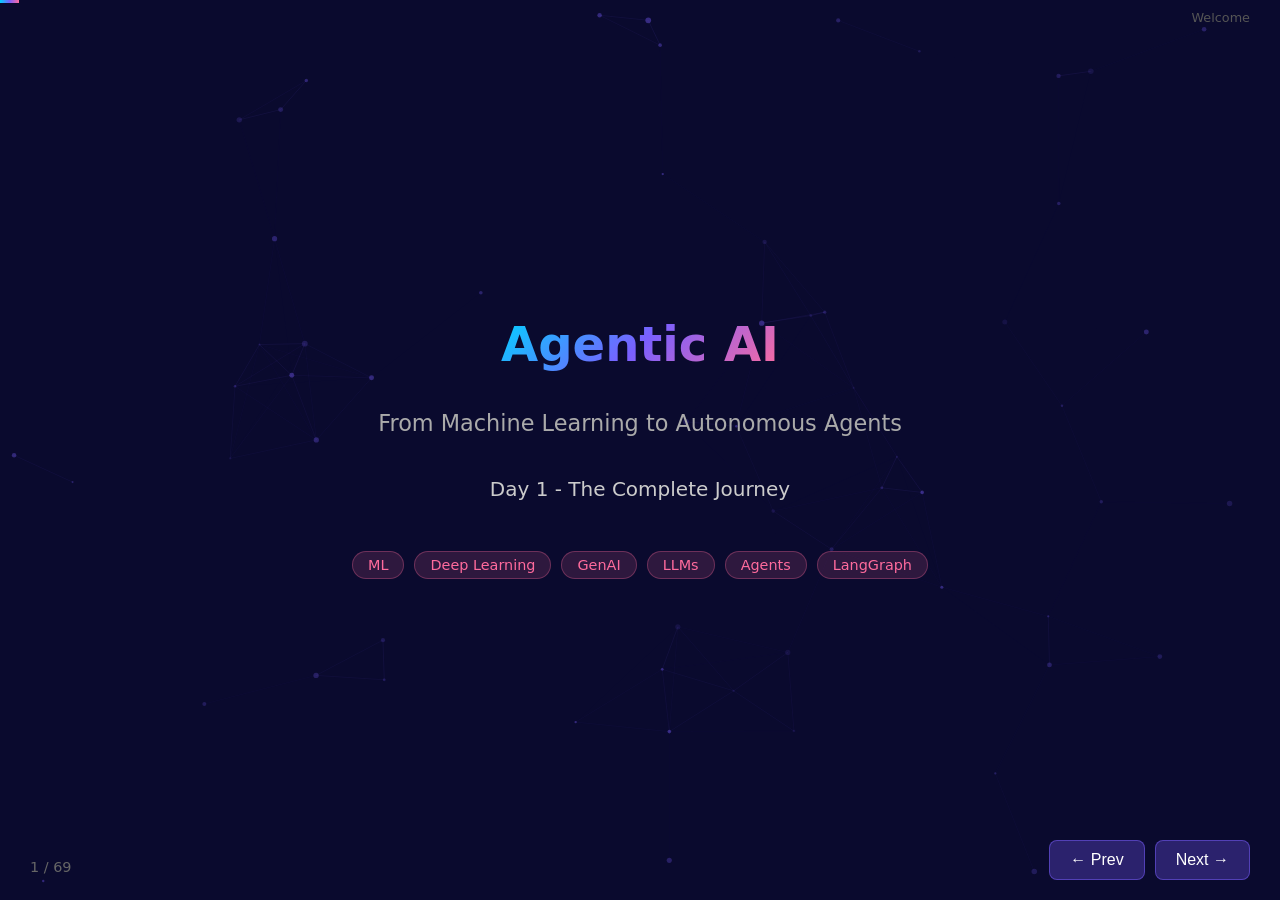
==== commit 3679c755: "Trigger pages build" ====
--- a/index.html
+++ b/index.html
@@ -1356,3 +1356,4 @@
 </script>
 </body>
 </html>
+
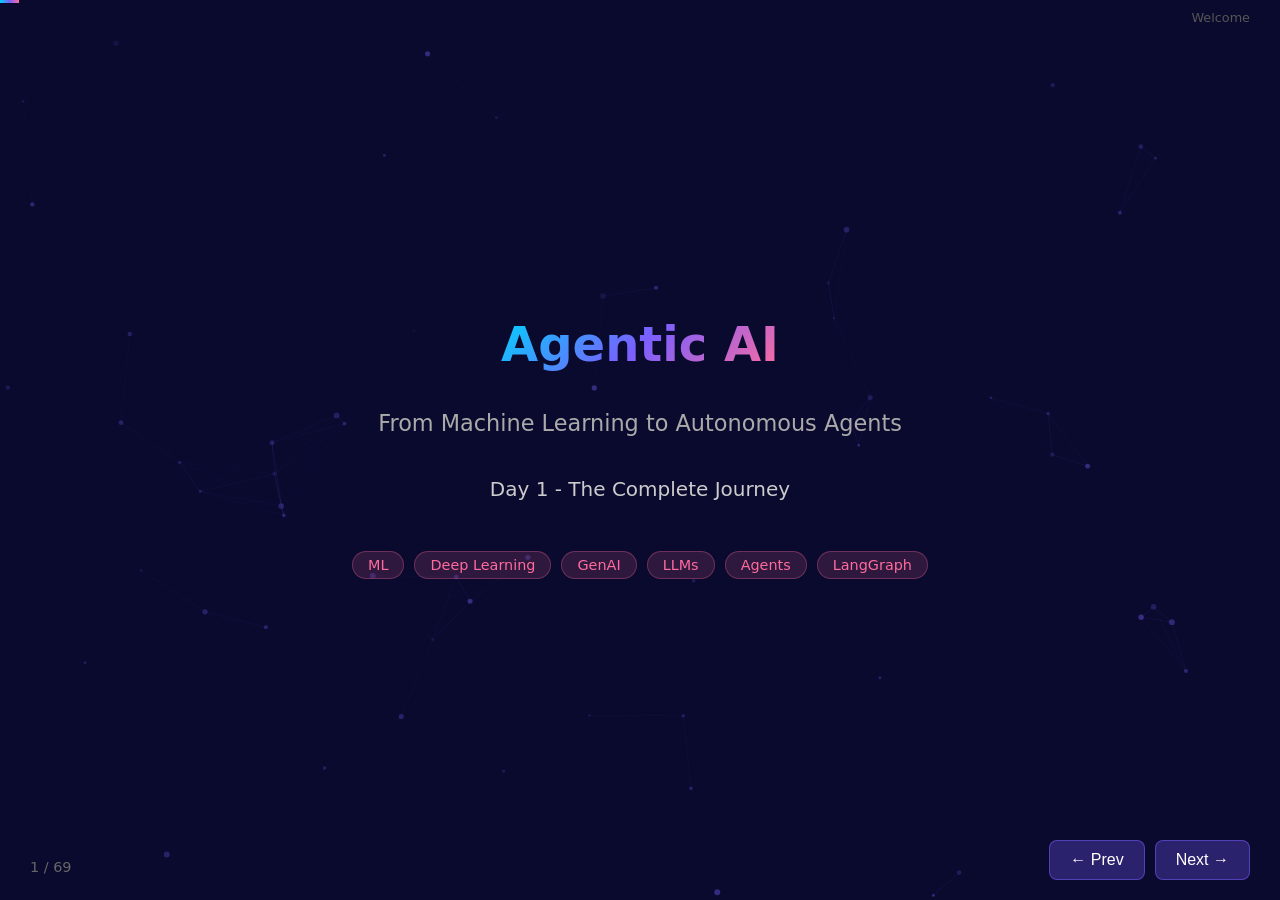
==== commit c79e7408: "Trigger rebuild" ====
--- a/index.html
+++ b/index.html
@@ -1357,3 +1357,4 @@
 </body>
 </html>
 
+<!-- rebuild -->
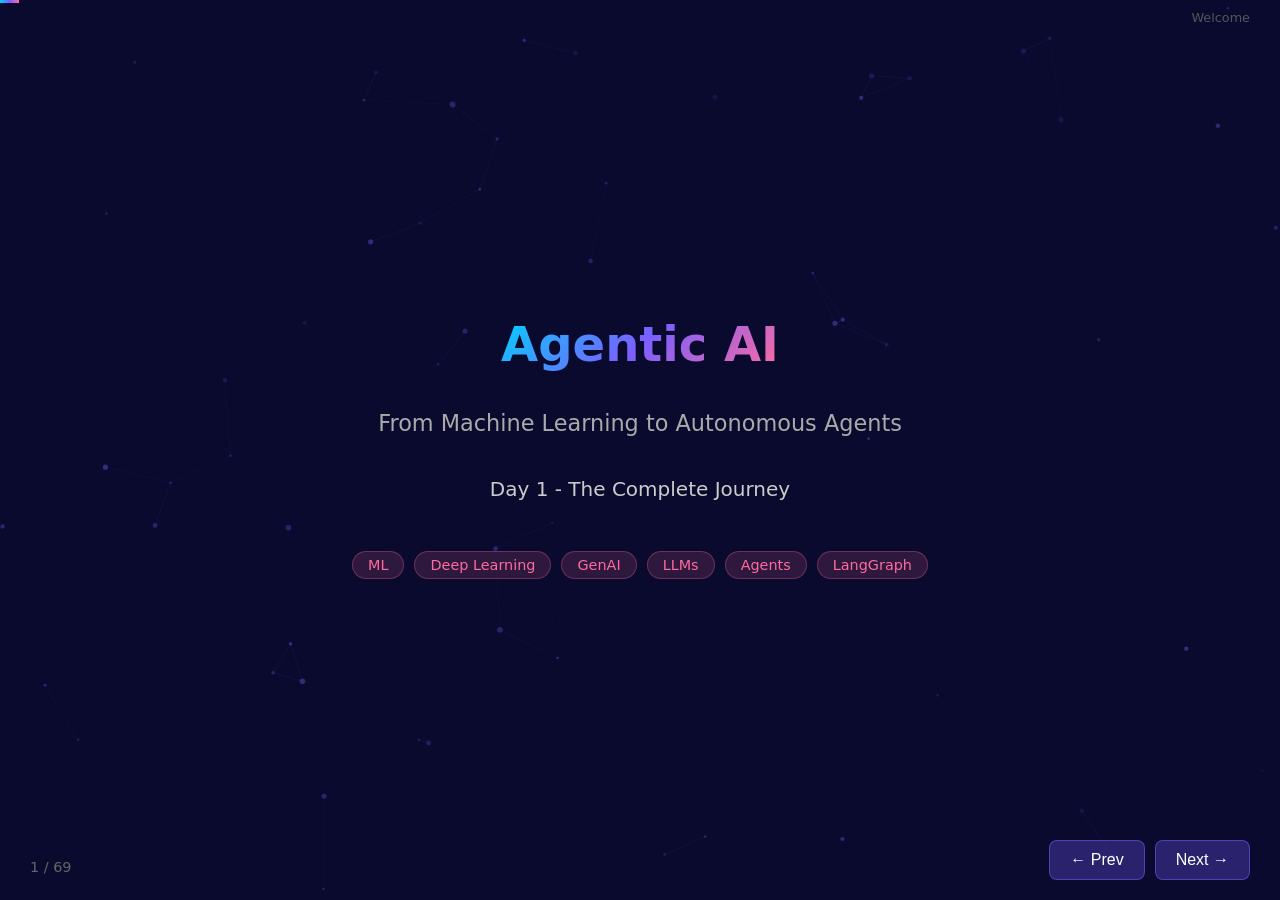
==== commit dd1cbe09: "v2 - trigger pages build" ====
--- a/index.html
+++ b/index.html
@@ -1357,4 +1357,4 @@
 </body>
 </html>
 
-<!-- rebuild -->
+<!-- v2 -->
